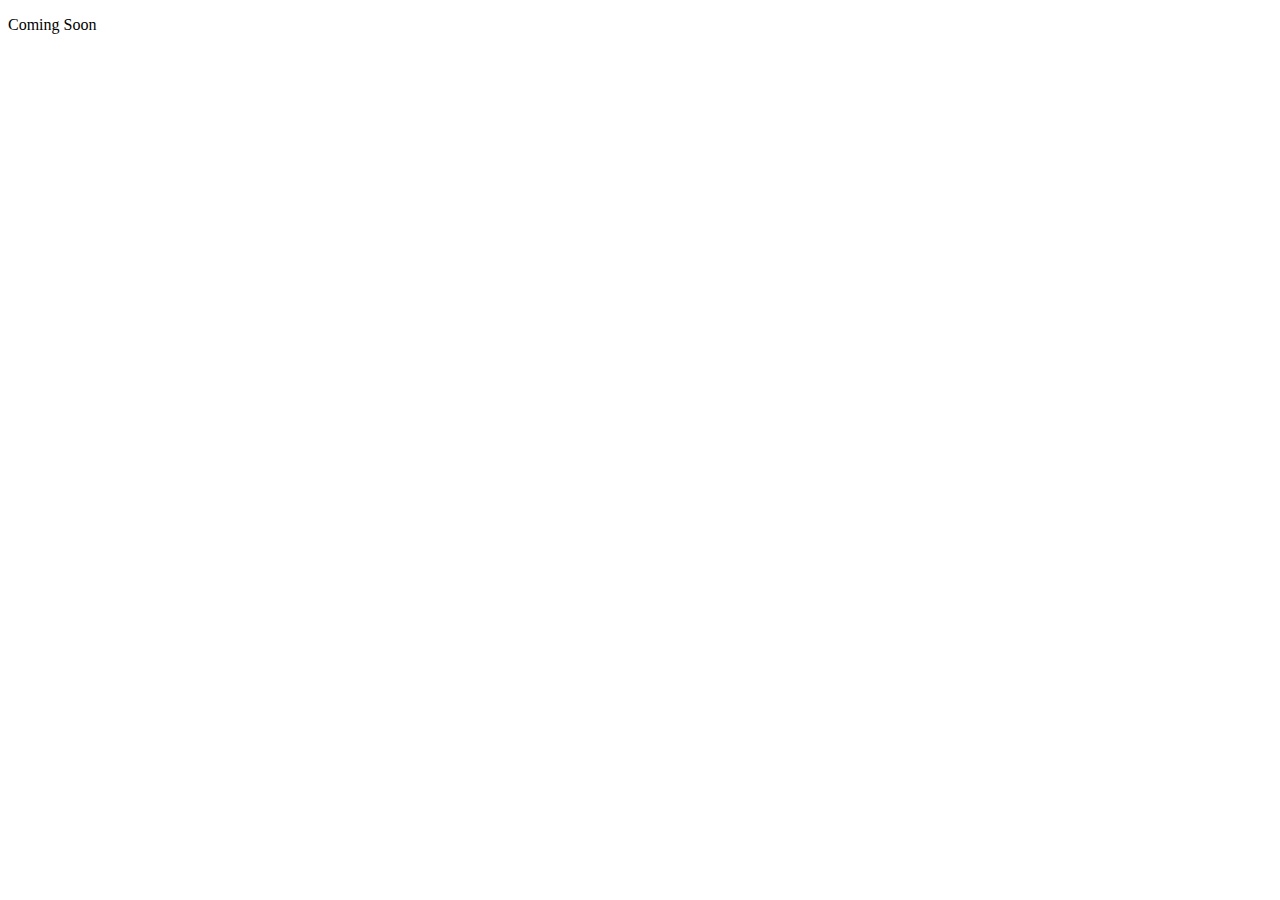
==== index.html @ 1429a97e "initial commit" ====
<!DOCTYPE html>
<html lang="en">
<head>
    <meta charset="UTF-8">
    <meta name="viewport" content="width=device-width, initial-scale=1.0">
    <title>stars of los angeles</title>
</head>
<body>
    <p>Coming Soon</p>
</body>
</html>
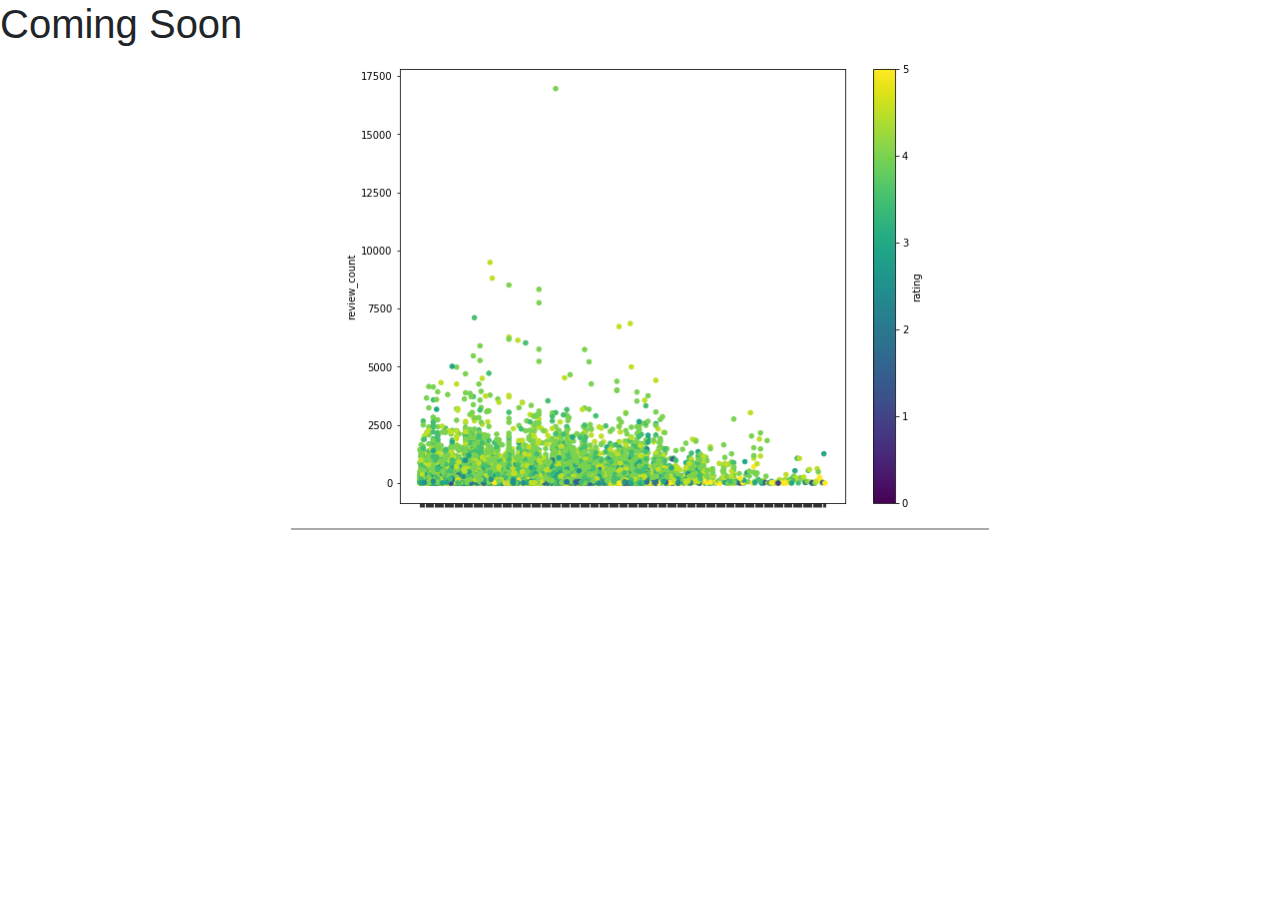
==== commit 1ab1ad7c: "page update" ====
--- a/index.html
+++ b/index.html
@@ -1,11 +1,30 @@
-<!DOCTYPE html>
+<!doctype html>
 <html lang="en">
-<head>
-    <meta charset="UTF-8">
-    <meta name="viewport" content="width=device-width, initial-scale=1.0">
-    <title>stars of los angeles</title>
-</head>
-<body>
-    <p>Coming Soon</p>
-</body>
+  <head>
+    <title>Stars of LA</title>
+    <!-- Required meta tags -->
+    <meta charset="utf-8">
+    <meta name="viewport" content="width=device-width, initial-scale=1, shrink-to-fit=no">
+
+    <!-- Bootstrap CSS -->
+    <link rel="stylesheet" href="https://stackpath.bootstrapcdn.com/bootstrap/4.3.1/css/bootstrap.min.css" integrity="sha384-ggOyR0iXCbMQv3Xipma34MD+dH/1fQ784/j6cY/iJTQUOhcWr7x9JvoRxT2MZw1T" crossorigin="anonymous">
+  </head>
+  <body>
+      <div class="container-fluid">
+          
+      </div>
+          <div class="row">
+             <div class="col-md-12">
+                 <h1>Coming Soon</h1>
+                 <img  class="rounded mx-auto d-block" src="LA_restaurants.png" alt="graph">
+             </div>
+          </div>
+      </div>
+      
+    <!-- Optional JavaScript -->
+    <!-- jQuery first, then Popper.js, then Bootstrap JS -->
+    <script src="https://code.jquery.com/jquery-3.3.1.slim.min.js" integrity="sha384-q8i/X+965DzO0rT7abK41JStQIAqVgRVzpbzo5smXKp4YfRvH+8abtTE1Pi6jizo" crossorigin="anonymous"></script>
+    <script src="https://cdnjs.cloudflare.com/ajax/libs/popper.js/1.14.7/umd/popper.min.js" integrity="sha384-UO2eT0CpHqdSJQ6hJty5KVphtPhzWj9WO1clHTMGa3JDZwrnQq4sF86dIHNDz0W1" crossorigin="anonymous"></script>
+    <script src="https://stackpath.bootstrapcdn.com/bootstrap/4.3.1/js/bootstrap.min.js" integrity="sha384-JjSmVgyd0p3pXB1rRibZUAYoIIy6OrQ6VrjIEaFf/nJGzIxFDsf4x0xIM+B07jRM" crossorigin="anonymous"></script>
+  </body>
 </html>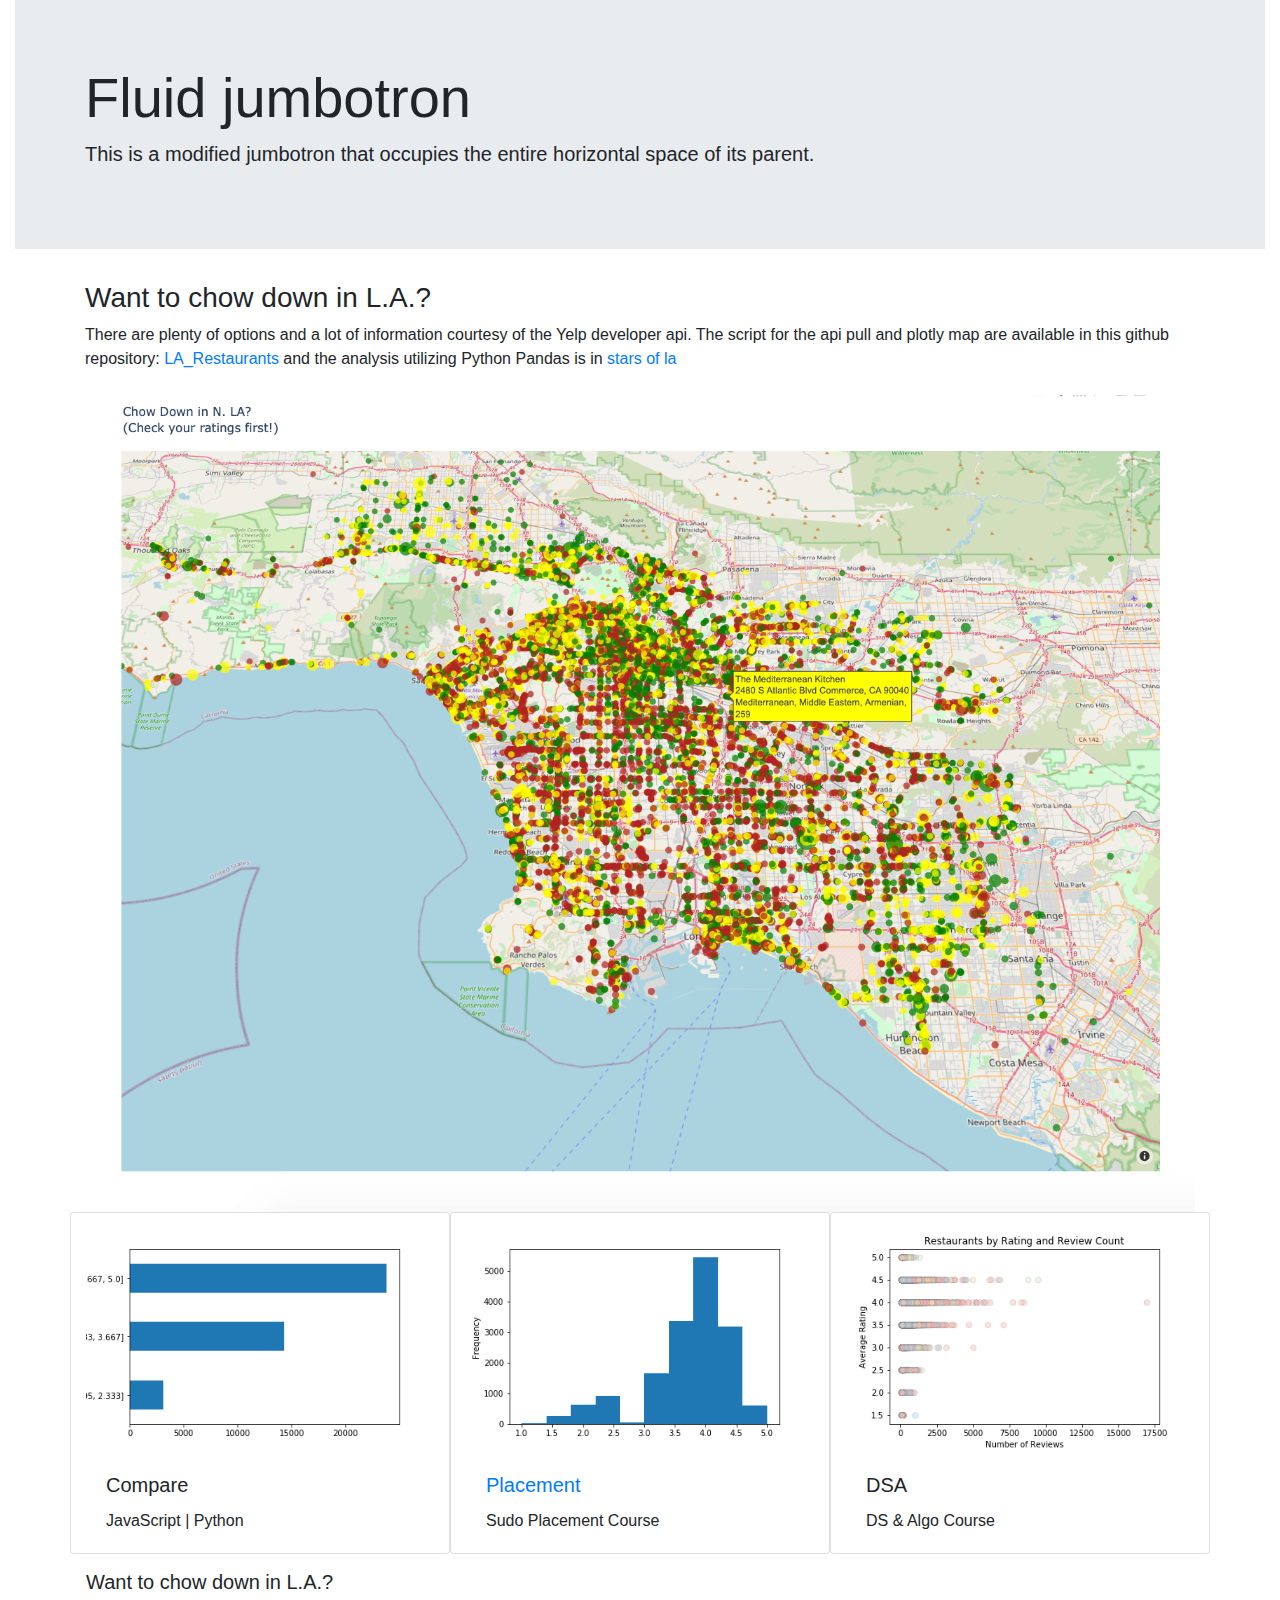
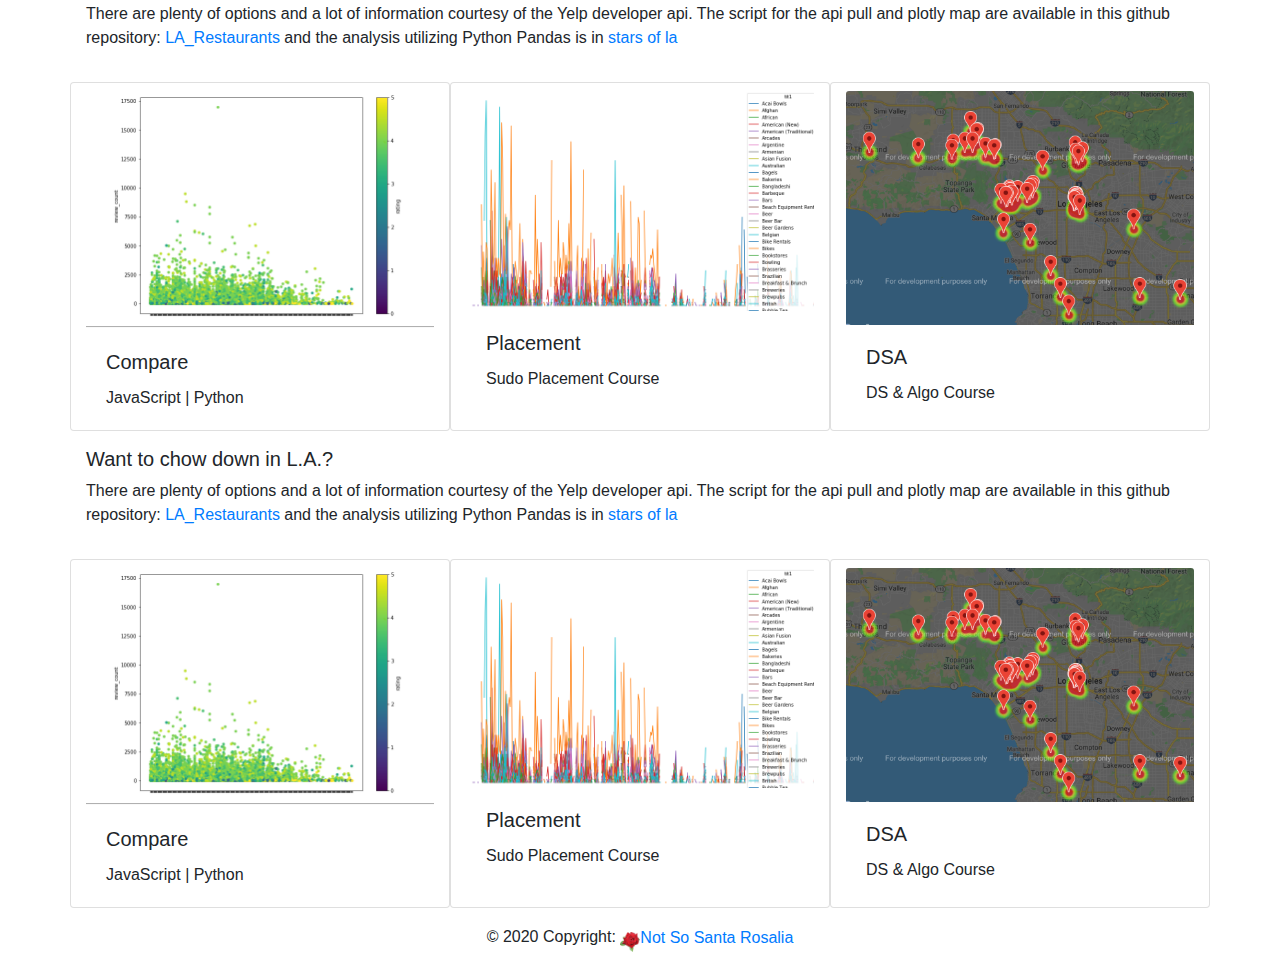
==== commit dcb4264d: "mini site" ====
--- a/index.html
+++ b/index.html
@@ -1,25 +1,200 @@
 <!doctype html>
 <html lang="en">
   <head>
-    <title>Stars of LA</title>
+    <title>Restaurant Stars of LA</title>
     <!-- Required meta tags -->
     <meta charset="utf-8">
     <meta name="viewport" content="width=device-width, initial-scale=1, shrink-to-fit=no">
 
     <!-- Bootstrap CSS -->
     <link rel="stylesheet" href="https://stackpath.bootstrapcdn.com/bootstrap/4.3.1/css/bootstrap.min.css" integrity="sha384-ggOyR0iXCbMQv3Xipma34MD+dH/1fQ784/j6cY/iJTQUOhcWr7x9JvoRxT2MZw1T" crossorigin="anonymous">
+    <link rel="stylesheet" href="styles.css">
+  
   </head>
   <body>
       <div class="container-fluid">
+        <div class="jumbotron jumbotron-fluid">
+          <div class="container">
+            <h1 class="display-4">Fluid jumbotron</h1>
+            <p class="lead">This is a modified jumbotron that occupies the entire horizontal space of its parent.</p>
+          </div>
+        </div>
           
+
+      <div class="container-fluid"> 
+
+
+        <div class="container" id='intro'>
+          <div class="row">
+            <div class="col-md-12 col-sm-6">
+              <h3>Want to chow down in L.A.?</h3>
+              <p>There are plenty of options and a lot of information courtesy of the Yelp developer api.
+                The script for the api pull and plotly map are available in this github repository: <a href="">LA_Restaurants</a> and the 
+              analysis utilizing Python Pandas is in <a href="">stars of la</a>
+              </p>
+            </div>
+          </div>
+        </div>
+        <div class="container">
+          <div class="row">
+            <div class="col-md-12 col-sm-6">
+              <img src="images/la_plt.png"  class="img-fluid" alt="Responsive image" alt="plot of los angeles restaurants">
+
+            </div>
+          </div>
+        </div>
+      
+    </div> 
+    <div class="container"> 
+      <div class="card-group"> 
+
+          <!--bootstrap card with 3 horizontal images-->
+          <div class="row"> 
+              <div class="card col-md-4"> 
+                  <img class="card-img-top" src= 
+"images/bin_plot.png"> 
+
+                  <div class="card-body"> 
+                      <h5 class="card-title">Compare</h5> 
+                      <p class="card-text">JavaScript | Python</p> 
+                  </div> 
+              </div> 
+
+              <div class="card col-md-4"> 
+                  <img class="card-img-top" src= 
+"images/hist.png"> 
+                    
+                  <div class="card-body"> 
+                      <h5 class="card-title text-primary">Placement</h5> 
+                      <p class="card-text">Sudo Placement Course</p> 
+                  </div> 
+              </div> 
+                
+              <div class="card col-md-4"> 
+                  <img class="card-img-top" src= 
+"images/scat_plot.png"> 
+                    
+                  <div class="card-body"> 
+                      <h5 class="card-title">DSA</h5> 
+                      <p class="card-text">DS & Algo Course</p> 
+                  </div> 
+              </div> 
+          </div> 
+      </div> 
+  </div> 
+
+  <div class="container" id='mid_content'>
+    <div class="row">
+      <div class="col-md-12 col-sm-6">
+        <h5>Want to chow down in L.A.?</h5>
+        <p>There are plenty of options and a lot of information courtesy of the Yelp developer api.
+          The script for the api pull and plotly map are available in this github repository: <a href="">LA_Restaurants</a> and the 
+        analysis utilizing Python Pandas is in <a href="">stars of la</a>
+        </p>
       </div>
-          <div class="row">
-             <div class="col-md-12">
-                 <h1>Coming Soon</h1>
-                 <img  class="rounded mx-auto d-block" src="LA_restaurants.png" alt="graph">
-             </div>
-          </div>
-      </div>
+    </div>
+  </div>
+
+  <div class="container"> 
+    <div class="card-group"> 
+
+        <!--bootstrap card with 3 horizontal images-->
+        <div class="row"> 
+            <div class="card col-md-4"> 
+                <img class="card-img-top" src= 
+"LA_restaurants.png"> 
+
+                <div class="card-body"> 
+                    <h5 class="card-title">Compare</h5> 
+                    <p class="card-text">JavaScript | Python</p> 
+                </div> 
+            </div> 
+
+            <div class="card col-md-4"> 
+                <img class="card-img-top" src= 
+"images/zip_tide.png"> 
+                  
+                <div class="card-body"> 
+                    <h5 class="card-title">Placement</h5> 
+                    <p class="card-text">Sudo Placement Course</p> 
+                </div> 
+            </div> 
+              
+            <div class="card col-md-4"> 
+                <img class="card-img-top" src= 
+"images/persian.png"> 
+                  
+                <div class="card-body"> 
+                    <h5 class="card-title">DSA</h5> 
+                    <p class="card-text">DS & Algo Course</p> 
+                </div> 
+            </div> 
+        </div> 
+    </div> 
+</div> 
+
+
+<div class="container" id='mid_content'>
+  <div class="row">
+    <div class="col-md-12 col-sm-6">
+      <h5>Want to chow down in L.A.?</h5>
+      <p>There are plenty of options and a lot of information courtesy of the Yelp developer api.
+        The script for the api pull and plotly map are available in this github repository: <a href="">LA_Restaurants</a> and the 
+      analysis utilizing Python Pandas is in <a href="">stars of la</a>
+      </p>
+    </div>
+  </div>
+</div>
+
+<div class="container"> 
+  <div class="card-group"> 
+
+      <!--bootstrap card with 3 horizontal images-->
+      <div class="row"> 
+          <div class="card col-md-4"> 
+              <img class="card-img-top" src= 
+"LA_restaurants.png"> 
+
+              <div class="card-body"> 
+                  <h5 class="card-title">Compare</h5> 
+                  <p class="card-text">JavaScript | Python</p> 
+              </div> 
+          </div> 
+
+          <div class="card col-md-4"> 
+              <img class="card-img-top" src= 
+"images/zip_tide.png"> 
+                
+              <div class="card-body"> 
+                  <h5 class="card-title">Placement</h5> 
+                  <p class="card-text">Sudo Placement Course</p> 
+              </div> 
+          </div> 
+            
+          <div class="card col-md-4"> 
+              <img class="card-img-top" src= 
+"images/persian.png"> 
+                
+              <div class="card-body"> 
+                  <h5 class="card-title">DSA</h5> 
+                  <p class="card-text">DS & Algo Course</p> 
+              </div> 
+          </div> 
+      </div> 
+  </div> 
+</div> 
+
+
+
+</div>
+      <footer class="page-footer font-small blue">
+        <div class="footer-copyright text-center py-3">© 2020 Copyright:
+           
+       <a href="http://www.sherirosalia.com"><img src ="images/rose2.jpg" height="20px" width="20px" alt="rose logo">Not So Santa Rosalia</a>
+       </div>  
+
+      </footer>
+    </div>
       
     <!-- Optional JavaScript -->
     <!-- jQuery first, then Popper.js, then Bootstrap JS -->
--- a/styles.css
+++ b/styles.css
@@ -0,0 +1,15 @@
+body {
+    margin: 0;
+    padding: 0;
+}
+
+#la_map {
+
+    width: 400px;
+}
+img{
+    margin-top: .5em;
+}
+#mid_content {
+    padding: 1em;
+}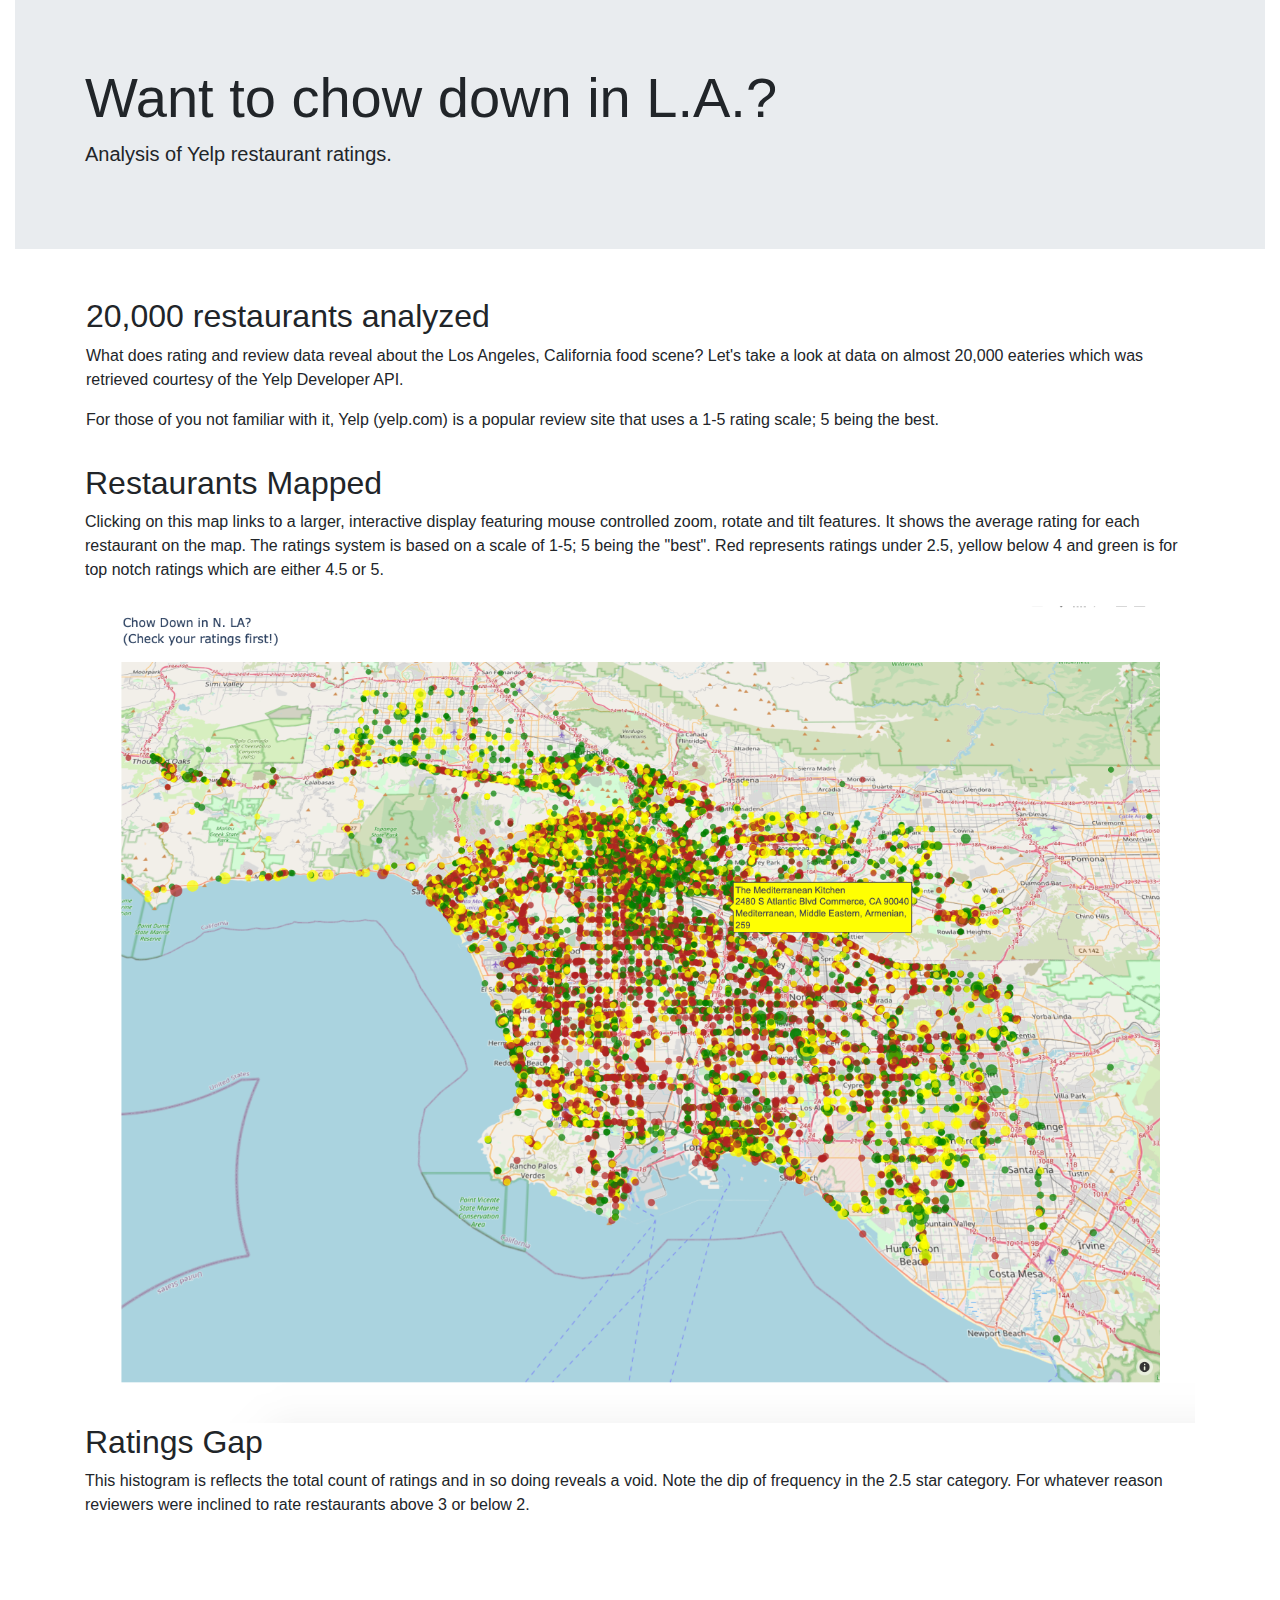
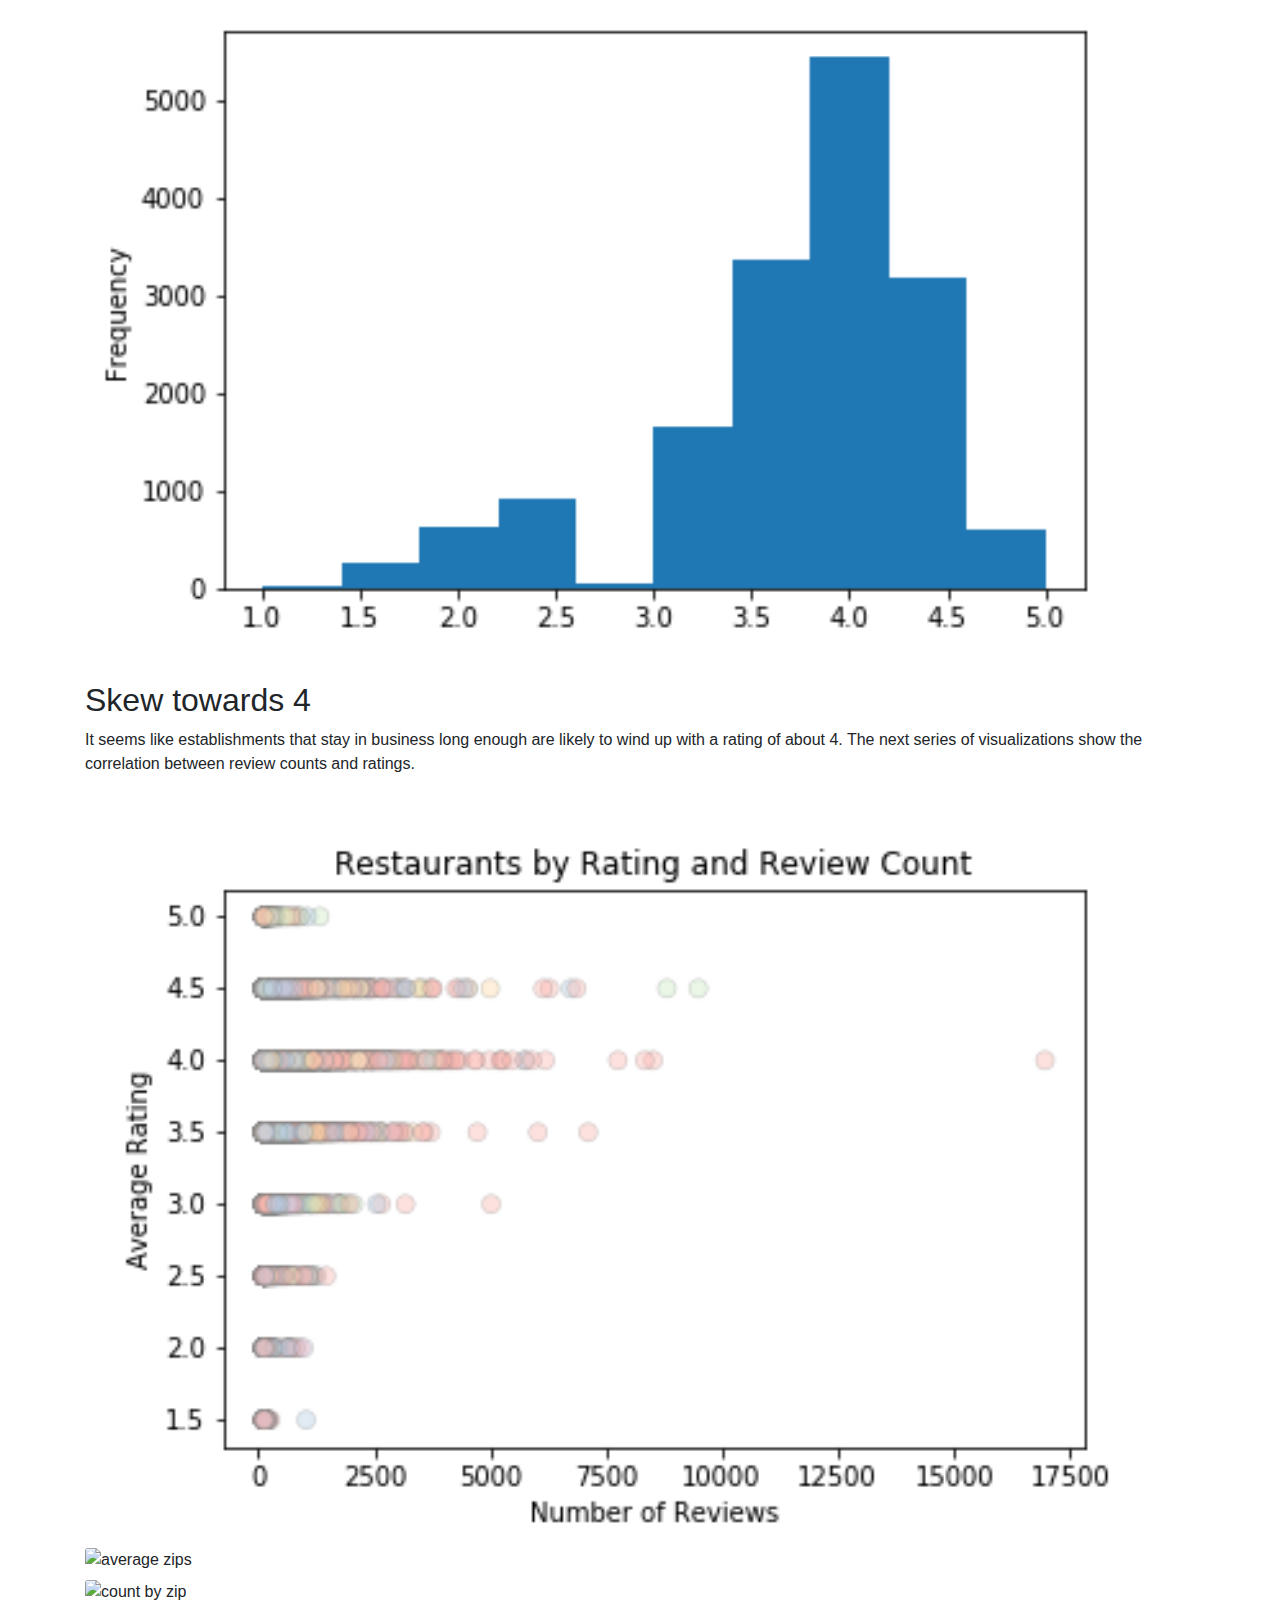
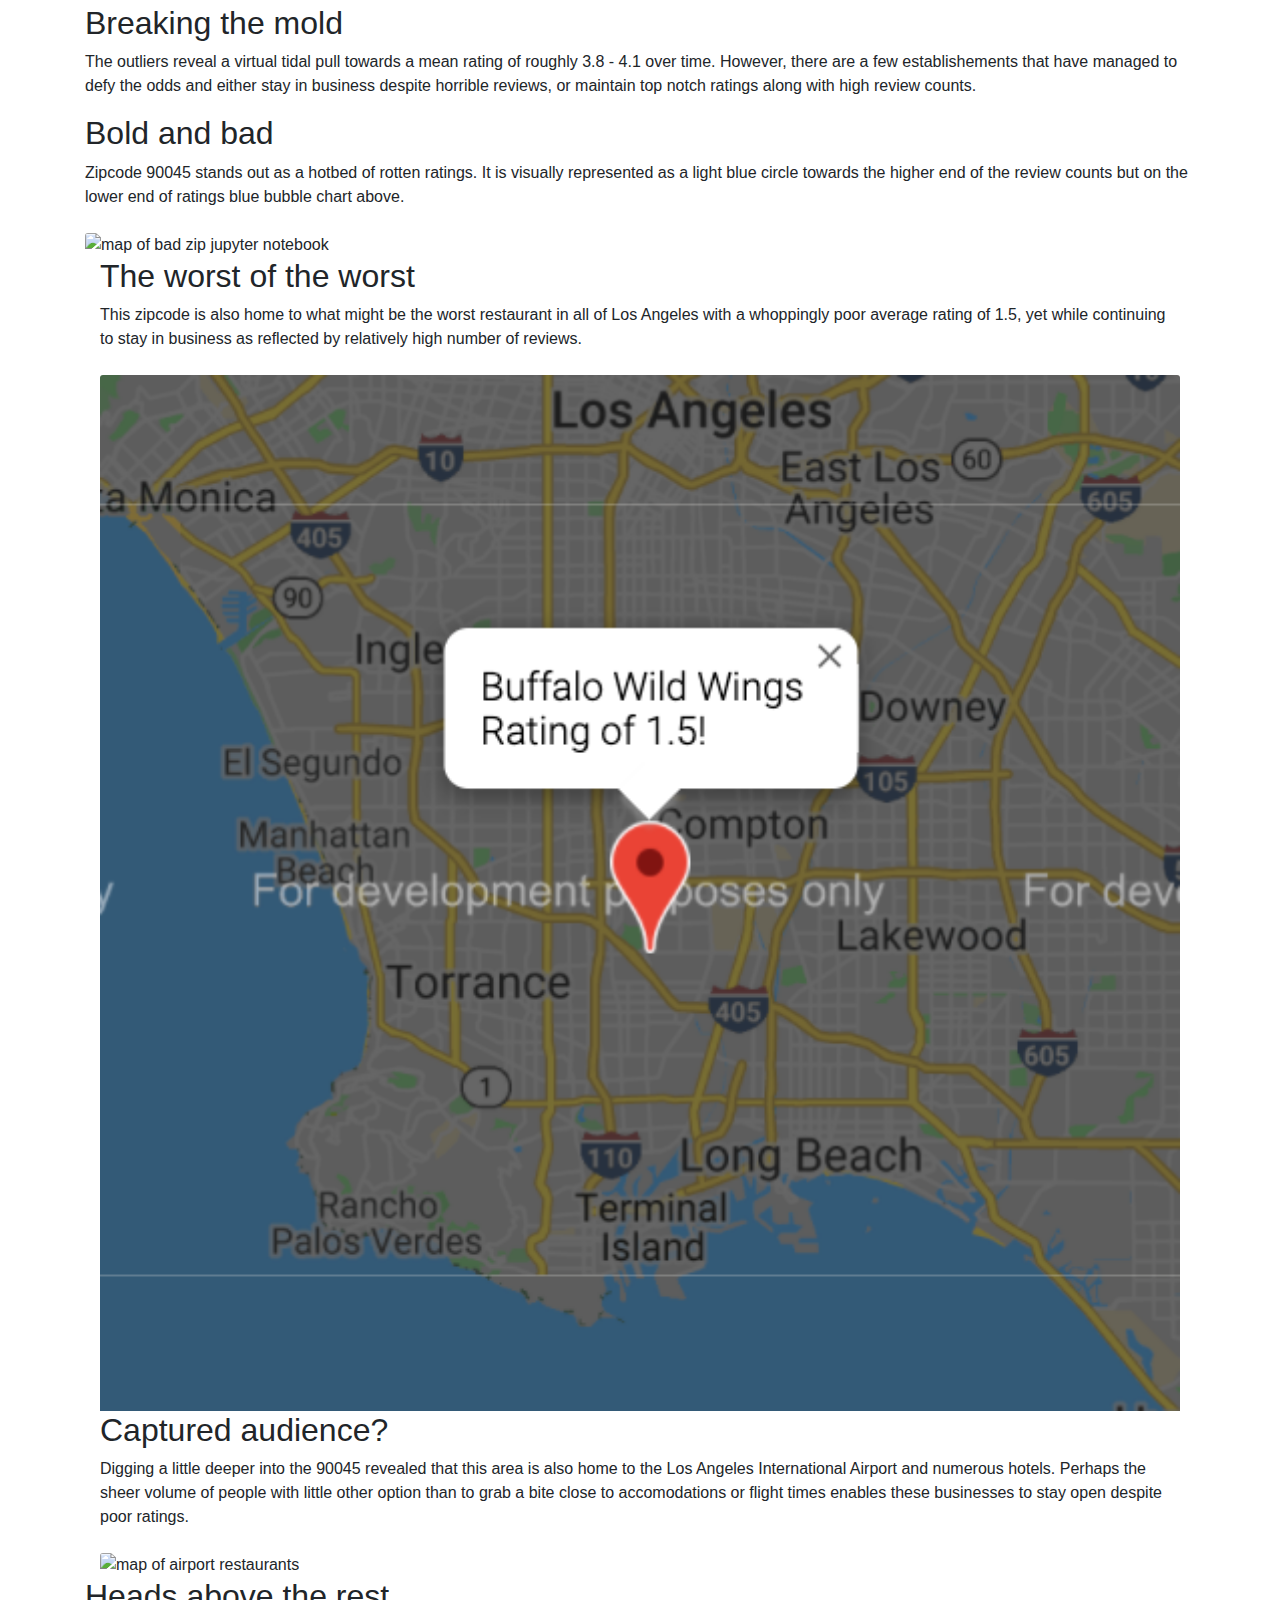
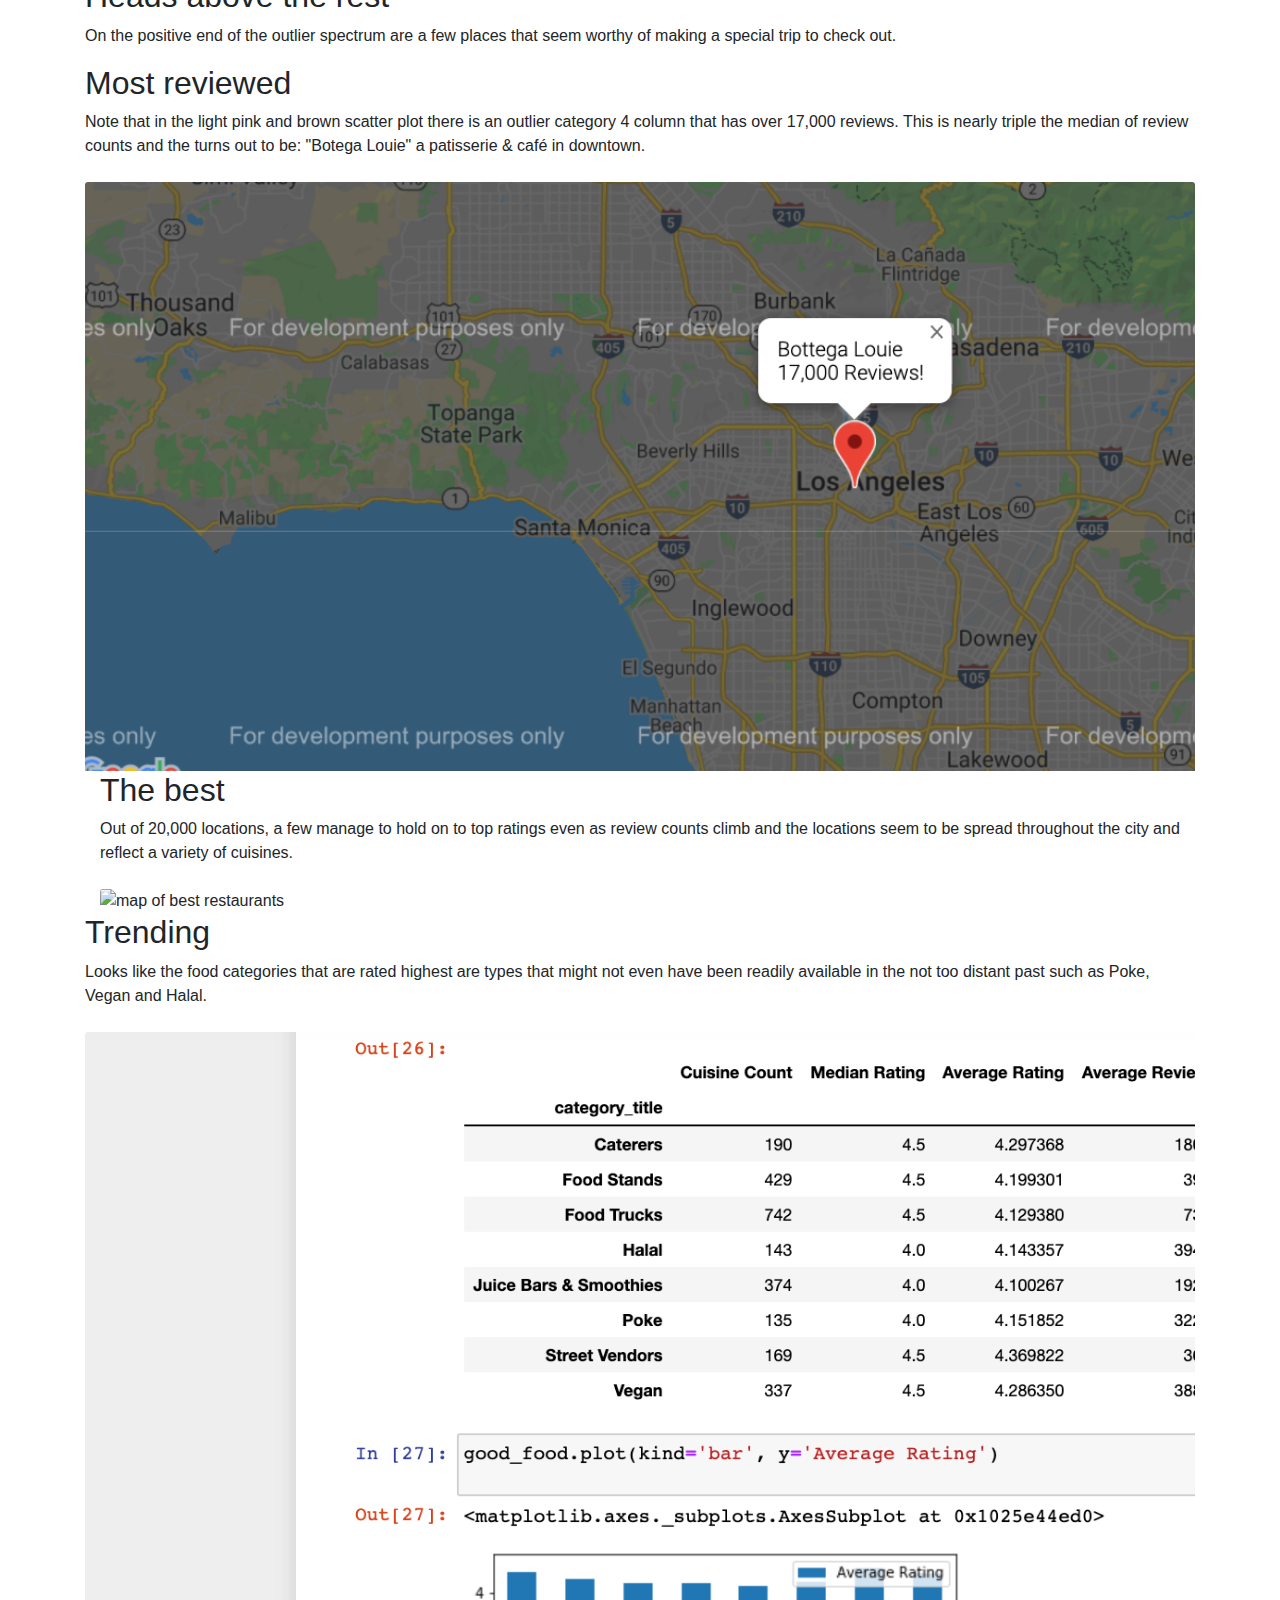
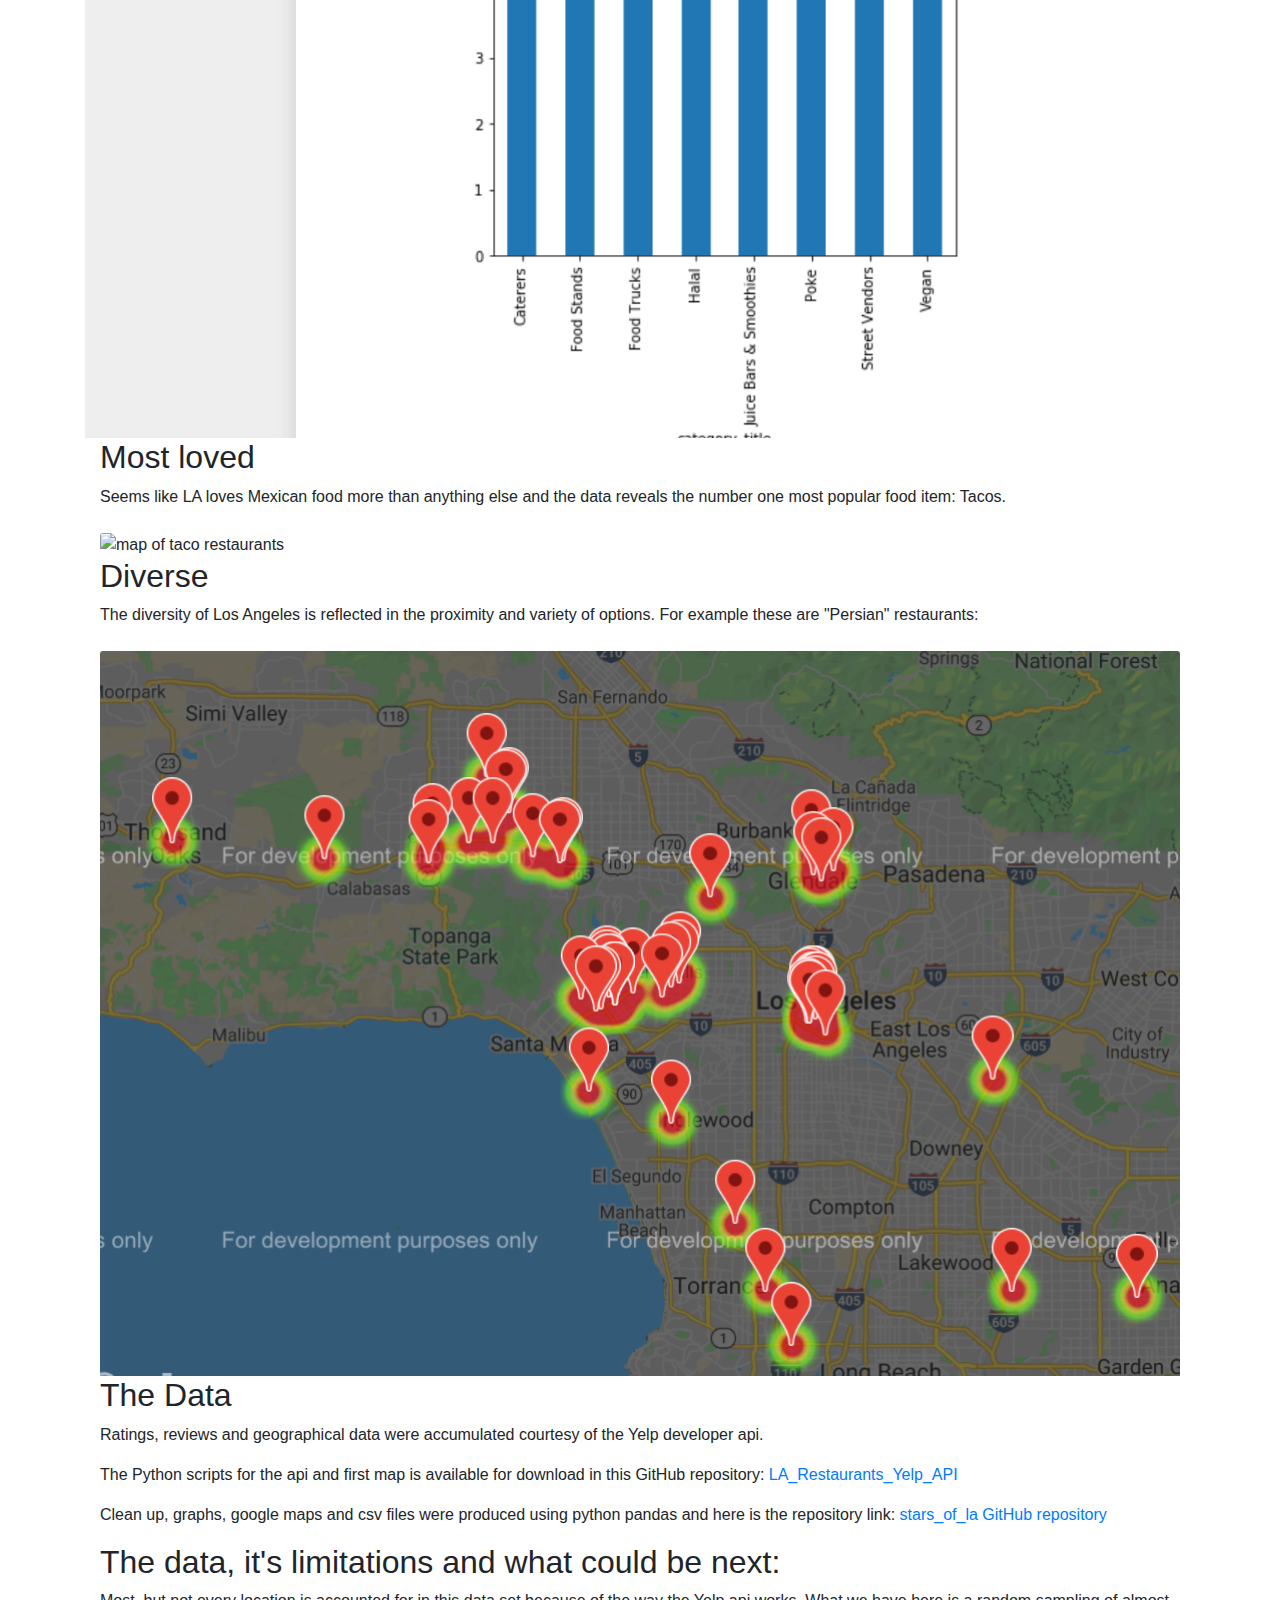
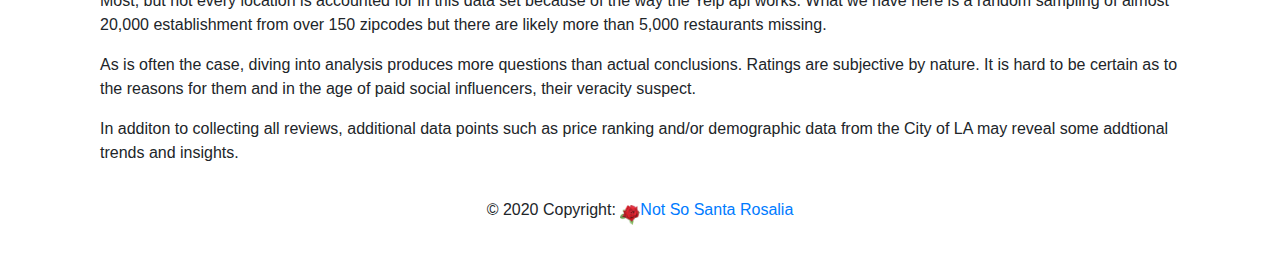
==== commit e5b6a041: "typos and refinements" ====
--- a/index.html
+++ b/index.html
@@ -15,182 +15,241 @@
       <div class="container-fluid">
         <div class="jumbotron jumbotron-fluid">
           <div class="container">
-            <h1 class="display-4">Fluid jumbotron</h1>
-            <p class="lead">This is a modified jumbotron that occupies the entire horizontal space of its parent.</p>
-          </div>
-        </div>
-          
-
+            <h1 class="display-4">Want to chow down in L.A.?</h1>
+            <p class="lead">Analysis of Yelp restaurant ratings.</p>
+          </div>
+        </div>
+      </div>
+<!-- jumbotron -->
+      <div class="container" id='mid_content'>
+        <div class="row">
+          <div class="col-lg-12 col-md-12 col-sm-12">
+            <h2>20,000 restaurants analyzed</h2>
+            <p>What does rating and review data reveal about the Los Angeles, California food scene? Let's take 
+              a look at data on almost 20,000 eateries which was retrieved courtesy of the Yelp Developer API.</p> 
+              
+             <p>
+              For those of you not familiar with it, Yelp (yelp.com) is a popular review site that uses a 1-5 rating scale; 5 being the best. 
+             </p>
+          </div>
+        </div>
+      </div>
+
+<!-- main container -->
       <div class="container-fluid"> 
 
-
-        <div class="container" id='intro'>
-          <div class="row">
-            <div class="col-md-12 col-sm-6">
-              <h3>Want to chow down in L.A.?</h3>
-              <p>There are plenty of options and a lot of information courtesy of the Yelp developer api.
-                The script for the api pull and plotly map are available in this github repository: <a href="">LA_Restaurants</a> and the 
-              analysis utilizing Python Pandas is in <a href="">stars of la</a>
-              </p>
-            </div>
-          </div>
-        </div>
         <div class="container">
           <div class="row">
-            <div class="col-md-12 col-sm-6">
-              <img src="images/la_plt.png"  class="img-fluid" alt="Responsive image" alt="plot of los angeles restaurants">
-
-            </div>
-          </div>
-        </div>
+            <div class="col-lg-12 col-md-12 col-sm-12">
+              <h2>Restaurants Mapped</h2>
+              <p>Clicking on this map links to a larger, interactive display featuring mouse controlled zoom, rotate and tilt features.
+                It shows the average rating for each restaurant on the map. The ratings system is based on a scale of 1-5; 5 being the "best". 
+                Red represents ratings under 2.5, yellow below 4 and green is for top notch ratings which are either 4.5 or 5.
+              </p>
+            </div>
+            <div class="col-md-12 col-sm-12">
+              <a href="https://sherirosalia.github.io/LA_Restaurants_Yelp_API/"><img src="images/la_plt.png"  class="img-fluid" alt="Responsive image"></a>
+            </div>
+          </div>
+        </div>
+
+        <div class="container">
+          <div class="row">
+            <div class="col-lg-12 col-md-12 col-sm-12">
+              <h2>Ratings Gap </h2>
+              <p>This histogram is reflects the total count of ratings and in so doing reveals a void. Note the dip of 
+                frequency in the 2.5 star category. For whatever reason reviewers
+                were inclined to rate restaurants above 3 or below 2.
+              </p>
+            </div>
+            <div class="col-lg-12 col-md-12 col-sm-12">           
+              <img class="card-img-top" src="images/hist.png"  alt="histogram">               
+            </div>
+          </div> 
+
+            <div class="row">
+            <div class="col-lg-12 col-md-12 col-sm-12">
+              <h2>Skew towards 4</h2>
+              <p>It seems like establishments that stay in business long enough are likely 
+                to wind up with a rating of about 4. The next series of visualizations show the correlation
+                between review counts and ratings.
+              </p>
+            </div>
+             
+
+            <div class="col-lg-12 col-md-12 col-sm-12">
+              
+              <img class="card-img-top" src="images/scat_plot.png"  alt="scatter plot">
+            </div>
+
+            <div class="col-lg-12 col-md-12 col-sm-12">
+              
+              <img class="card-img-top" src="images/zip_avg.png"  alt="average zips">
+            </div>
+
+            <div class="col-lg-12 col-md-12 col-sm-12">
+              
+              <img class="card-img-top" src="images/zip_cnt.png"  alt="count by zip">
+            </div>
+          </div>
+        </div>
+      </div>
+      <div class="container">
+        <div class="row">
+          <div class="col-lg-12 col-md-12 col-sm-12">
+            <h2>Breaking the mold</h2>
+            <p>The outliers reveal a virtual tidal pull towards a mean rating 
+              of roughly 3.8 - 4.1 over time. However, there are a few establishements that have managed to
+              defy the odds and either stay in business despite horrible reviews, or maintain top notch ratings along with
+              high review counts.
+            </p>
+          </div>
+
+          <div class="col-lg-12 col-md-12 col-sm-12">
+            <h2>Bold and bad</h2>
+            <p>Zipcode 90045 stands out as a hotbed of rotten ratings. It is 
+              visually represented as a light blue circle towards the higher end of the review counts but on the lower end of ratings
+              blue bubble chart above.
+            </p>
+          </div>
+          <div class="col-lg-12 col-md-12 col-sm-12">           
+            <img class="card-img-top" src="images/bad_zip.png"  alt="map of bad zip jupyter notebook">               
+          </div>
+        </div> 
+        <div class="col-lg-12 col-md-12 col-sm-12">
+          <h2>The worst of the worst</h2>
+          <p>This zipcode is also home to what might be the worst restaurant in all of Los Angeles with a 
+            whoppingly poor average rating of 1.5, yet while continuing to stay in business as reflected by 
+            relatively high number of reviews.
+          </p>
+        </div>
+        <div class="col-lg-12 col-md-12 col-sm-12">           
+          <img class="card-img-top" src="images/worst.png"  alt="map of worst restaurants">               
+        </div>
+        <div class="col-lg-12 col-md-12 col-sm-12">
+          <h2>Captured audience?</h2>
+          <p>Digging a little deeper into the 90045 revealed that this area is also home to the Los Angeles International Airport and numerous hotels. 
+            Perhaps the sheer volume of people with little other option than to grab a bite close to accomodations or flight times enables 
+            these businesses to stay open despite poor ratings.            
+          </p>
+        </div>
+        <div class="col-lg-12 col-md-12 col-sm-12">           
+          <img class="card-img-top" src="images/airport.png"  alt="map of airport restaurants">               
+        </div>
+      </div> 
+
+      <div class="container">
+        <div class="row">
+          <div class="col-lg-12 col-md-12 col-sm-12">
+            <h2>Heads above the rest</h2>
+            <p>On the positive end of the outlier spectrum are a few places that seem worthy of making a special
+              trip to check out.
+            </p>
+          </div>
+
+          <div class="col-lg-12 col-md-12 col-sm-12">
+            <h2>Most reviewed</h2>
+            <p>Note that in the light pink and brown scatter plot there is an outlier
+              category 4 column that has over 17,000 reviews. This is nearly triple 
+              the median of review counts and the turns out to be: "Botega Louie" a patisserie & café 
+              in downtown.
+            </p>
+          </div>
+          <div class="col-lg-12 col-md-12 col-sm-12">           
+            <img class="card-img-top" src="images/most_reviews.png"  alt="map of most reviewed restaurants">               
+          </div>
+        </div> 
+        <div class="col-lg-12 col-md-12 col-sm-12">
+          <h2>The best</h2>
+          <p>Out of 20,000 locations, a few manage to hold on to top ratings even as review counts climb and the 
+            locations seem to be spread throughout the city and reflect a variety of cuisines.
+          </p>
+        </div>
+        <div class="col-lg-12 col-md-12 col-sm-12">           
+          <img class="card-img-top" src="images/best_r.png"  alt="map of best restaurants">               
+        </div>
+      </div> 
+
+      <div class="container">
+        <div class="row">
+          <div class="col-lg-12 col-md-12 col-sm-12">
+            <h2>Trending </h2>
+            <p>Looks like the food categories that are rated highest are types 
+              that might not even have been readily available in the not too distant past such as Poke, Vegan 
+              and Halal.               
+            </p>
+          </div>
+          <div class="col-md-12 col-sm-12">           
+            <img class="card-img-top" src="images/best_reviews.png"  alt="best reviews">               
+          </div>
+        </div>
+
+          <div class="col-lg-12 col-md-12 col-sm-12">
+            <h2>Most loved</h2>
+            <p>Seems like LA loves Mexican food more than anything else and the data reveals the number one most popular
+            food item: Tacos.              
+            </p>
+          </div>
+          <div class="col-lg-12 col-md-12 col-sm-12">           
+            <img class="card-img-top" src="images/tacos.png"  alt="map of taco restaurants">               
+          </div>
+
+          <div class="col-lg-12 col-md-12 col-sm-12">
+            <h2>Diverse</h2>
+            <p>The diversity of Los Angeles is reflected in the proximity and variety of options. For example
+            these are "Persian" restaurants:               
+            </p>
+          </div>
+          <div class="col-lg-12 col-md-12 col-sm-12">           
+            <img class="card-img-top" src="images/persian.png" alt="map of persian restaurants">               
+          </div>
+          <div class="container" id='intro'>
+            <div class="row">
+              <div class="col-lg-12 col-md-12 col-sm-6">
+                <h2>The Data</h2>
+                <p>Ratings, reviews and geographical data were accumulated courtesy of the Yelp developer api.</p>
+                <p>The Python scripts for the api and first map is available for download 
+                  in this GitHub repository:  
+                  <a href="https://github.com/sherirosalia/LA_Restaurants_Yelp_API">LA_Restaurants_Yelp_API</a>
+                </p>
+                <p>Clean up, graphs, google maps and csv files were produced using python pandas 
+                  and here is the repository link: <a href="https://github.com/sherirosalia/stars-of-LA">stars_of_la GitHub repository</a></p>
       
-    </div> 
-    <div class="container"> 
-      <div class="card-group"> 
-
-          <!--bootstrap card with 3 horizontal images-->
-          <div class="row"> 
-              <div class="card col-md-4"> 
-                  <img class="card-img-top" src= 
-"images/bin_plot.png"> 
-
-                  <div class="card-body"> 
-                      <h5 class="card-title">Compare</h5> 
-                      <p class="card-text">JavaScript | Python</p> 
-                  </div> 
-              </div> 
-
-              <div class="card col-md-4"> 
-                  <img class="card-img-top" src= 
-"images/hist.png"> 
-                    
-                  <div class="card-body"> 
-                      <h5 class="card-title text-primary">Placement</h5> 
-                      <p class="card-text">Sudo Placement Course</p> 
-                  </div> 
-              </div> 
-                
-              <div class="card col-md-4"> 
-                  <img class="card-img-top" src= 
-"images/scat_plot.png"> 
-                    
-                  <div class="card-body"> 
-                      <h5 class="card-title">DSA</h5> 
-                      <p class="card-text">DS & Algo Course</p> 
-                  </div> 
-              </div> 
-          </div> 
-      </div> 
-  </div> 
-
-  <div class="container" id='mid_content'>
-    <div class="row">
-      <div class="col-md-12 col-sm-6">
-        <h5>Want to chow down in L.A.?</h5>
-        <p>There are plenty of options and a lot of information courtesy of the Yelp developer api.
-          The script for the api pull and plotly map are available in this github repository: <a href="">LA_Restaurants</a> and the 
-        analysis utilizing Python Pandas is in <a href="">stars of la</a>
-        </p>
-      </div>
-    </div>
-  </div>
-
-  <div class="container"> 
-    <div class="card-group"> 
-
-        <!--bootstrap card with 3 horizontal images-->
-        <div class="row"> 
-            <div class="card col-md-4"> 
-                <img class="card-img-top" src= 
-"LA_restaurants.png"> 
-
-                <div class="card-body"> 
-                    <h5 class="card-title">Compare</h5> 
-                    <p class="card-text">JavaScript | Python</p> 
-                </div> 
-            </div> 
-
-            <div class="card col-md-4"> 
-                <img class="card-img-top" src= 
-"images/zip_tide.png"> 
-                  
-                <div class="card-body"> 
-                    <h5 class="card-title">Placement</h5> 
-                    <p class="card-text">Sudo Placement Course</p> 
-                </div> 
-            </div> 
-              
-            <div class="card col-md-4"> 
-                <img class="card-img-top" src= 
-"images/persian.png"> 
-                  
-                <div class="card-body"> 
-                    <h5 class="card-title">DSA</h5> 
-                    <p class="card-text">DS & Algo Course</p> 
-                </div> 
-            </div> 
-        </div> 
-    </div> 
-</div> 
-
-
-<div class="container" id='mid_content'>
-  <div class="row">
-    <div class="col-md-12 col-sm-6">
-      <h5>Want to chow down in L.A.?</h5>
-      <p>There are plenty of options and a lot of information courtesy of the Yelp developer api.
-        The script for the api pull and plotly map are available in this github repository: <a href="">LA_Restaurants</a> and the 
-      analysis utilizing Python Pandas is in <a href="">stars of la</a>
+              </div>
+            </div>
+          </div>
+  
+
+          <div class="col-lg-12 col-md-12 col-sm-12">
+            <h2>The data, it's limitations and what could be next:</h2>
+            <p>
+
+              Most, but not every location is accounted for in this data set because of the way the Yelp api works. What we have here is a 
+              random sampling of almost 20,000 establishment from over 150 zipcodes but there are likely more than 5,000 restaurants missing. 
+
+            </p>
+            <p>As is often 
+              the case, diving into analysis produces more questions than actual conclusions.
+              Ratings are subjective by nature. It is hard to be certain as to the reasons for them and in          
+              the age of paid social influencers, their veracity suspect. 
+            </p>
+            <p>
+              In additon to collecting all reviews, additional data points such as price ranking and/or demographic
+              data from the City of LA may reveal some addtional trends and insights.
+            </p>
+            <p>
+ 
+              
+    
+            </p>
+          </div>
+        </div>
+
+
+      <footer class="page-footer font-small blue">
+        <div class="footer-copyright text-center py-3">
+          <p>© 2020 Copyright: <a href="http://www.sherirosalia.com"><img src ="images/rose2.jpg" height="20 px;" width="20 px;" alt="rose logo">Not So Santa Rosalia</a>
       </p>
-    </div>
-  </div>
-</div>
-
-<div class="container"> 
-  <div class="card-group"> 
-
-      <!--bootstrap card with 3 horizontal images-->
-      <div class="row"> 
-          <div class="card col-md-4"> 
-              <img class="card-img-top" src= 
-"LA_restaurants.png"> 
-
-              <div class="card-body"> 
-                  <h5 class="card-title">Compare</h5> 
-                  <p class="card-text">JavaScript | Python</p> 
-              </div> 
-          </div> 
-
-          <div class="card col-md-4"> 
-              <img class="card-img-top" src= 
-"images/zip_tide.png"> 
-                
-              <div class="card-body"> 
-                  <h5 class="card-title">Placement</h5> 
-                  <p class="card-text">Sudo Placement Course</p> 
-              </div> 
-          </div> 
-            
-          <div class="card col-md-4"> 
-              <img class="card-img-top" src= 
-"images/persian.png"> 
-                
-              <div class="card-body"> 
-                  <h5 class="card-title">DSA</h5> 
-                  <p class="card-text">DS & Algo Course</p> 
-              </div> 
-          </div> 
-      </div> 
-  </div> 
-</div> 
-
-
-
-</div>
-      <footer class="page-footer font-small blue">
-        <div class="footer-copyright text-center py-3">© 2020 Copyright:
-           
-       <a href="http://www.sherirosalia.com"><img src ="images/rose2.jpg" height="20px" width="20px" alt="rose logo">Not So Santa Rosalia</a>
        </div>  
 
       </footer>
